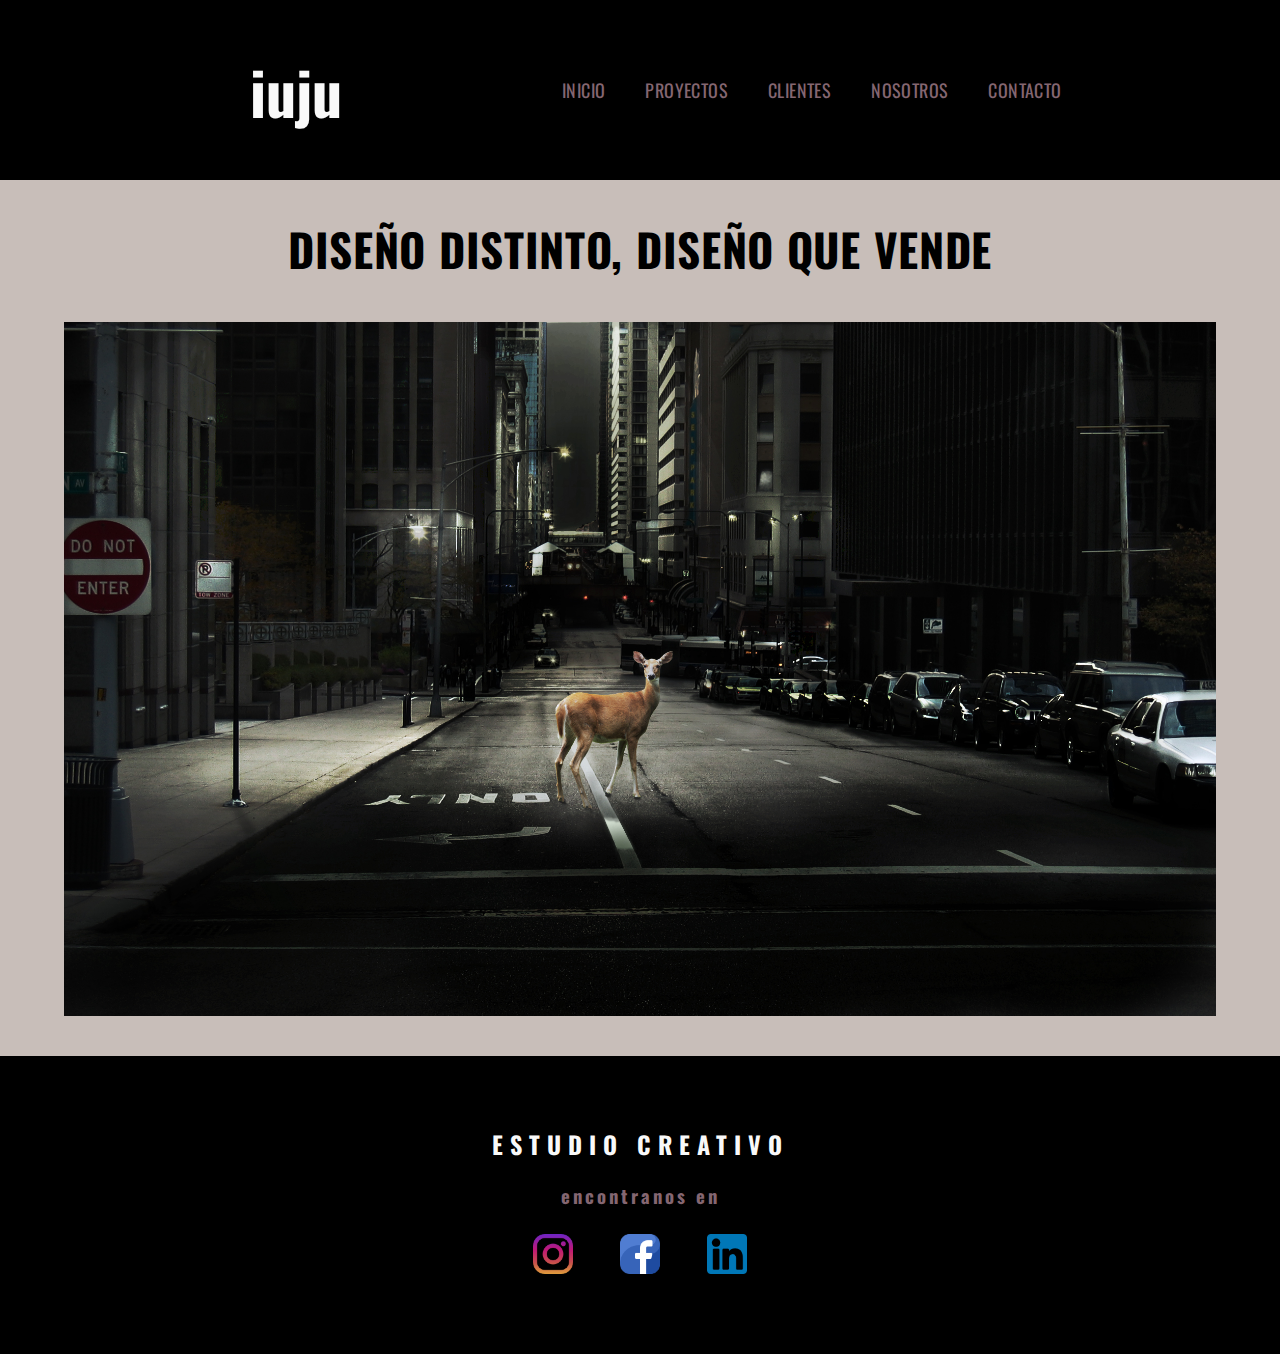
==== iujuestudiocreativo-alcaraz-3eraEntrega/index.html @ e8fc5e33 "Este es mi primer commit" ====
<!DOCTYPE html>
<html lang="es">
<head>
    <meta charset="UTF-8">
    <meta http-equiv="X-UA-Compatible" content="IE=edge">
    <meta name="viewport" content="width=device-width, initial-scale=1.0">
    <link href="https://cdn.jsdelivr.net/npm/bootstrap@5.1.3/dist/css/bootstrap.min.css" rel="stylesheet" integrity="sha384-1BmE4kWBq78iYhFldvKuhfTAU6auU8tT94WrHftjDbrCEXSU1oBoqyl2QvZ6jIW3" crossorigin="anonymous">
    <link rel="stylesheet" href="./css/estilo.css">
    <link rel="icon" href="./images/iuju_logo_redondito (1).png">
    <link rel="preconnect" href="https://fonts.googleapis.com">
    <link rel="preconnect" href="https://fonts.gstatic.com" crossorigin>
    <link href="https://fonts.googleapis.com/css2?family=Oswald:wght@500&display=swap" rel="stylesheet">
    <title>iuju | Estudio Creativo</title>
</head>
<body>
    <header class="header">
            <h1>iuju</h1>
                <ul>
                    <li>
                        <a href="index.html">INICIO</a>
                    </li>
                    <li>
                        <a href="proyectos.html">PROYECTOS</a>
                    </li>
                    <li>
                        <a href="clientes.html">CLIENTES</a>
                    </li>
                    <li>
                        <a href="nosotros.html">NOSOTROS</a>
                    </li>
                    <li>
                        <a href="contacto.html">CONTACTO</a>
                    </li>
                </ul>
    </header>
    <main>
        <div class="divIndex">
            <h2>DISEÑO DISTINTO, DISEÑO QUE VENDE</h2>
                <img src="./images/bambi.jpg" alt="bambi">
        </div>
    </main>
    <footer class="footer">
        <h2>ESTUDIO  CREATIVO</h2>
        <h3>encontranos en</h3>
        <div class="redes">
            <li><a href="https://www.instagram.com" target="_blank"><img src="./images/instagram (1).png" alt="instagram"></a></li>
            <li><a href="https://www.facebook.com" target="_blank"><img src="./images/facebook.png" alt="facebook"></a></li>
            <li><a href="https://www.linkedin.com" target="_blank"><img src="./images/linkedin.png" alt="linkedin"></a></li>
        </div>
    </footer>
</body>
</html>
---- iujuestudiocreativo-alcaraz-3eraEntrega/css/estilo.css ----
*{
    margin: 0px;
    padding: 0px;
    box-sizing: border-box;
}
 
/* INDEX */

.header{
    background-color: #000000;
    height: 20vh;
    display: flex;
    justify-content: space-between;
    align-items: center;
    font-family: 'Oswald', sans-serif;
}

.header h1{
    font-size: 60px;
    text-align: center;
    justify-content: center;
    padding: 0 0 0 250px;
    color: #f9f9f9;
}

.header ul{
    display: flex;
    margin: 10px 200px;
}

.header li{
    list-style: none;
    margin: 0 20px;
}

.header li a{
    color: #846671;
    font-size: 18px;
    transition: .4s all ease 0s;
    text-decoration: none;
    letter-spacing: .4px;
}

.header li a:hover{
    text-decoration: none;
}

.header a:hover{
    transition: ease-in;
    color: #1b1b1b;
    font-size: 18px;
}

/* Main */

.divIndex {
    display: flex;
    flex-direction: column;
    align-items: center;
    background-color: #c8beb9;
}

.divIndex h2{
    margin-top: 15px;
    font-size: 45px;
    padding: 20px;
    font-family: 'Oswald', sans-serif;
    letter-spacing: .7px;
}

.divIndex img{
    width: 90%;
    padding: 20px 0 40px 0;
}

/* PROYECTOS */

.proyectos {
    text-align: center;
    padding: 20px;
    font-size: 45px;
    letter-spacing: .7px;
    font-family: 'Oswald', sans-serif;
}

.container {
    display: grid; 
    grid-template-columns: 1fr 1fr; 
    grid-template-rows: 1fr; 
    gap: 0px 0px; 
    grid-template-areas: 
      "vinito sirenita"
      "campo gafas"
      "automovil bambi"
      "offantes offdespues"; 
}

.campo{
    grid-area: campo;
    width: 100%;
}

.gafas{
    grid-area: gafas;
    width: 100%;
    height: 100%;
}

.vinito{
    grid-area: vinito;
    width: 100%;
}

.sirenita{
    grid-area: sirenita;
    width: 100%;
    height: 100%;
}

.automovil{
    grid-area: automovil;
    width: 100%;
}

.bambi{
    grid-area: bambi;
    width: 100%;
    height: 100%;
}

.offantes{
    grid-area: offantes;
    width: 100%;
    height: 100%;
}

.offdespues{
    grid-area: offdespues;
    width: 100%;
}

/* CLIENTES */

.clientes{
    display: flex;
    align-items: center;
    justify-content: right;
    padding: 30px 60px 10px;
    font-family: 'Oswald', sans-serif;
    font-size: 40px; 
}

.off{
    display: flex;
    font-family: 'Oswald', sans-serif;
    font-size: 30px;
    margin: 0 0 0 70px;
}

.clientesImg1{
    display: flex;
    padding: 10px;
    margin: 20px 100px 50px 200px;
    height: 500px;
}

/* NOSOTROS */

.nosotros{
    display: flex;
    align-items: center;
    justify-content: left;
    padding: 30px 10px 20px 70px;
    font-family: 'Oswald', sans-serif;
    font-size: 20px;
}

.albermaca{
    display: flex;
    font-size: 25px;
    font-family: 'Oswald', sans-serif;
    justify-content: space-around;
    margin: 20px;
    flex-direction: row;
}

.nosotrosP{
    display: flex;
    font-size: medium;
    font-family: 'Oswald', sans-serif;
    justify-content: left;
    margin: 20px;
    flex-direction: row;
}

/* CONTACTO */

.consulta{
    display: flex;
    align-items: center;
    justify-content: right;
    padding: 30px 60px 10px;
    font-family: 'Oswald', sans-serif;
    font-size: 40px; 
}

/* Pie de pagina */

.footer{
    display: flex;
    padding: 50px 100px;
    align-items: center;
    align-content: center;
    flex-direction: column;
    background-color: #000000;
    color: #846671;
    justify-content: space-between;
    font-family: 'Oswald', sans-serif;
    letter-spacing: 3px;
}

.footer h2{
    color: #f9f9f9;
    padding: 20px 0;
    letter-spacing: 7px;
}

.redes li{
    display: inline-block;
    padding: 25px 20px;
}

.redes img{
    width: 40px;
}

.redes img:hover{
    transform: scale(0.8);
    transition: all .4s;
}

/* MEDIA QUERYS */
/* Tamaño Laptop */
@media (max-width: 1024px){
    .header{
        background-color: #000000;
        height: 30vh;
        display: flex;
        justify-content: space-between;
        align-items: center;
        font-family: 'Oswald', sans-serif;
    }

    .header h1{
        font-size: 50px;
        text-align: center;
        justify-content: center;
        padding: 0 0 0 200px;
        color: #f9f9f9;
    }
    
    .header ul{
        display: flex;
        margin: 0 100px ;
    }
    
    .header li{
        margin: 0 20px;
    }
    
    .divIndex h2{
        font-family: 'Montserrat', sans-serif;
        font-size: 25px;
    }

    .divIndex img{
        width: 90%;
        padding: 20px 0 40px 0;
    }

    .redes img:hover{
        transform: scale(0.8);
        transition: all .4s;
}

/* TAMAÑO CHICO */

@media (max-width: 960px){
     .header{
         flex-direction: column;
         height: 50vh;
         align-content: center;
     }

     .header h1{
        font-size: 40px;
        align-content: center;
        padding: 10px 200px;
        justify-content: center;
        color: #f9f9f9;
    }

    .header ul{
        display: flex;
        margin: 0 100px ;
    }
    
    .header li{
        margin: 0 20px;
    }
   
    .redes li{
        display: inline-block;
        padding: 25px 20px;
    }

    .redes li img{
        width: 30px;
    }

}

@media (max-width: 587px){
    .header{
        flex-direction: column;
        height: 45vh;
        align-content: center;
    }

    .header li a{
        font-size: 12px;
    }

    .proyectos{
        font-size: 25px;
    }

    .container {
        display: grid; 
        grid-template-columns: 1fr; 
        grid-template-rows: 1fr; 
        gap: 0px 0px; 
        grid-template-areas: 
          "vinito"
          "sirenita"
          "campo"
          "gafas"
          "automovil"
          "bambi"
          "offantes"
          "offdespues"; 
    }

}





}
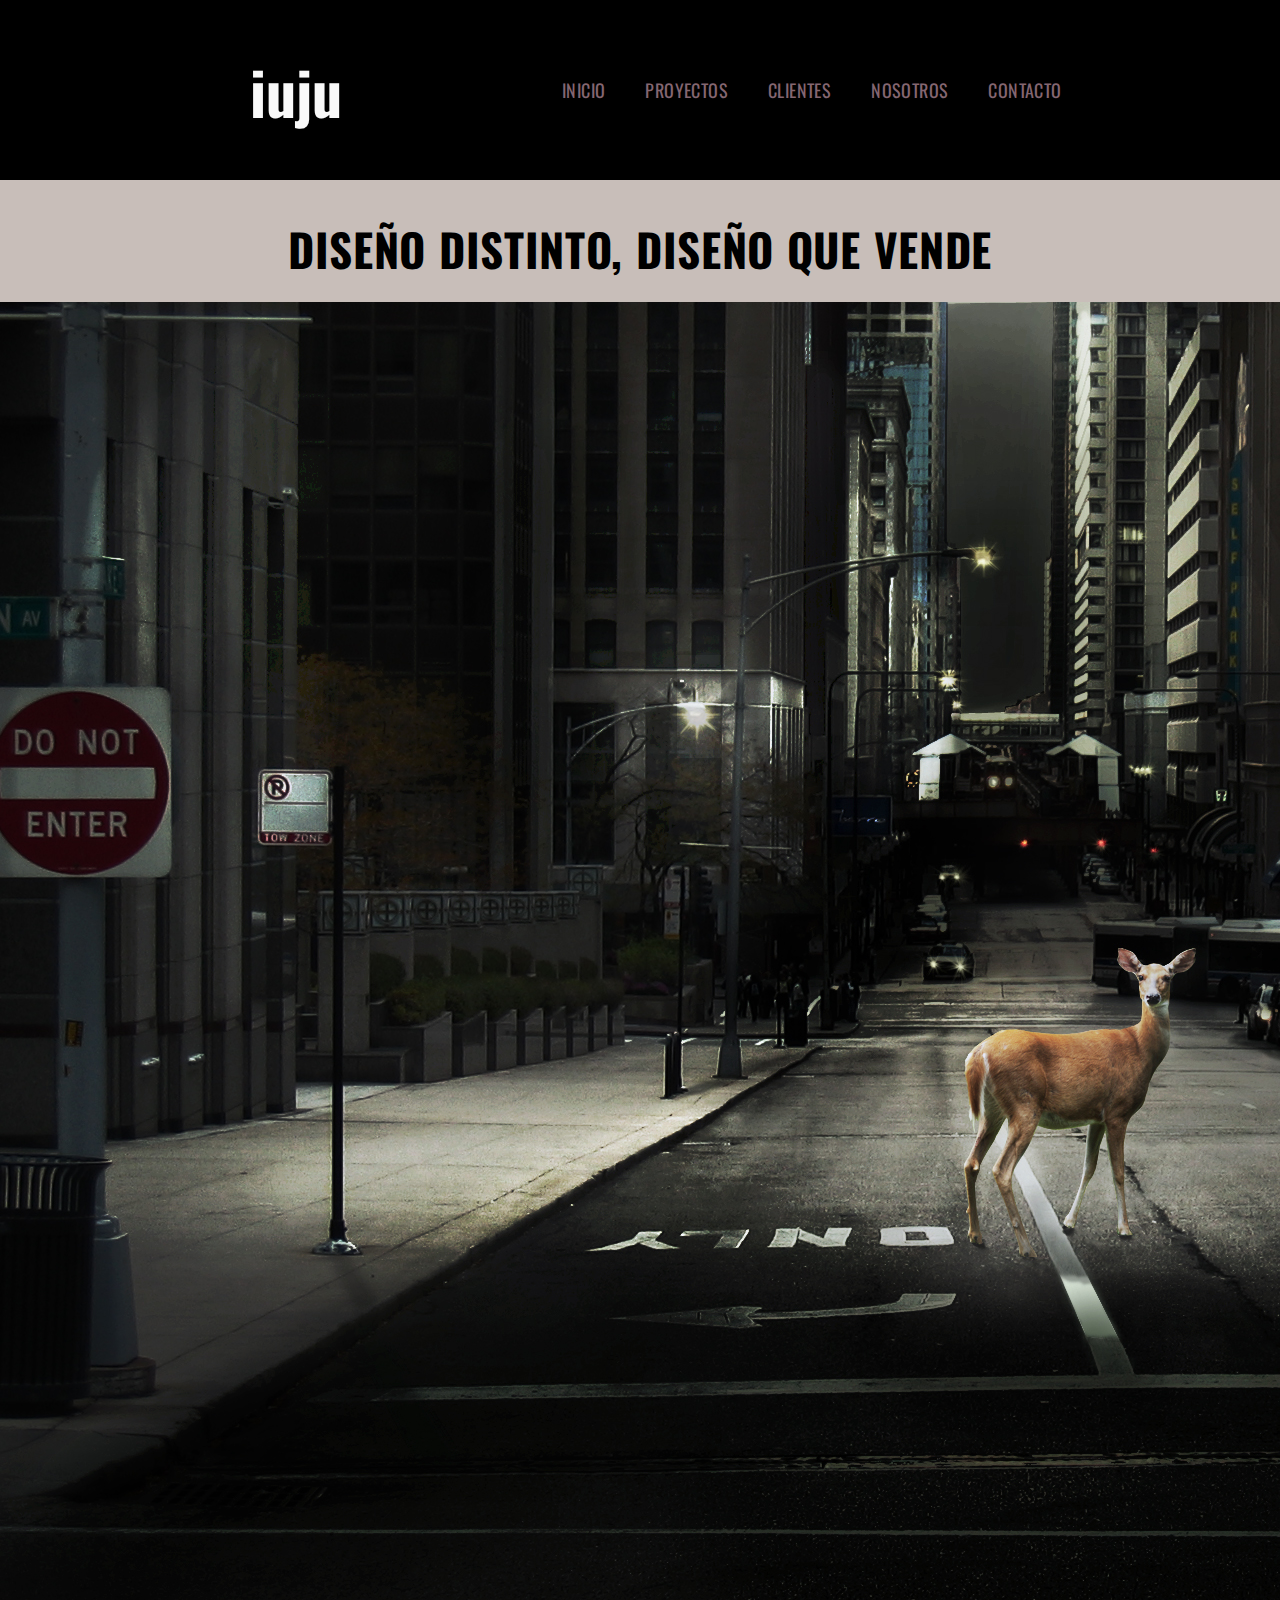
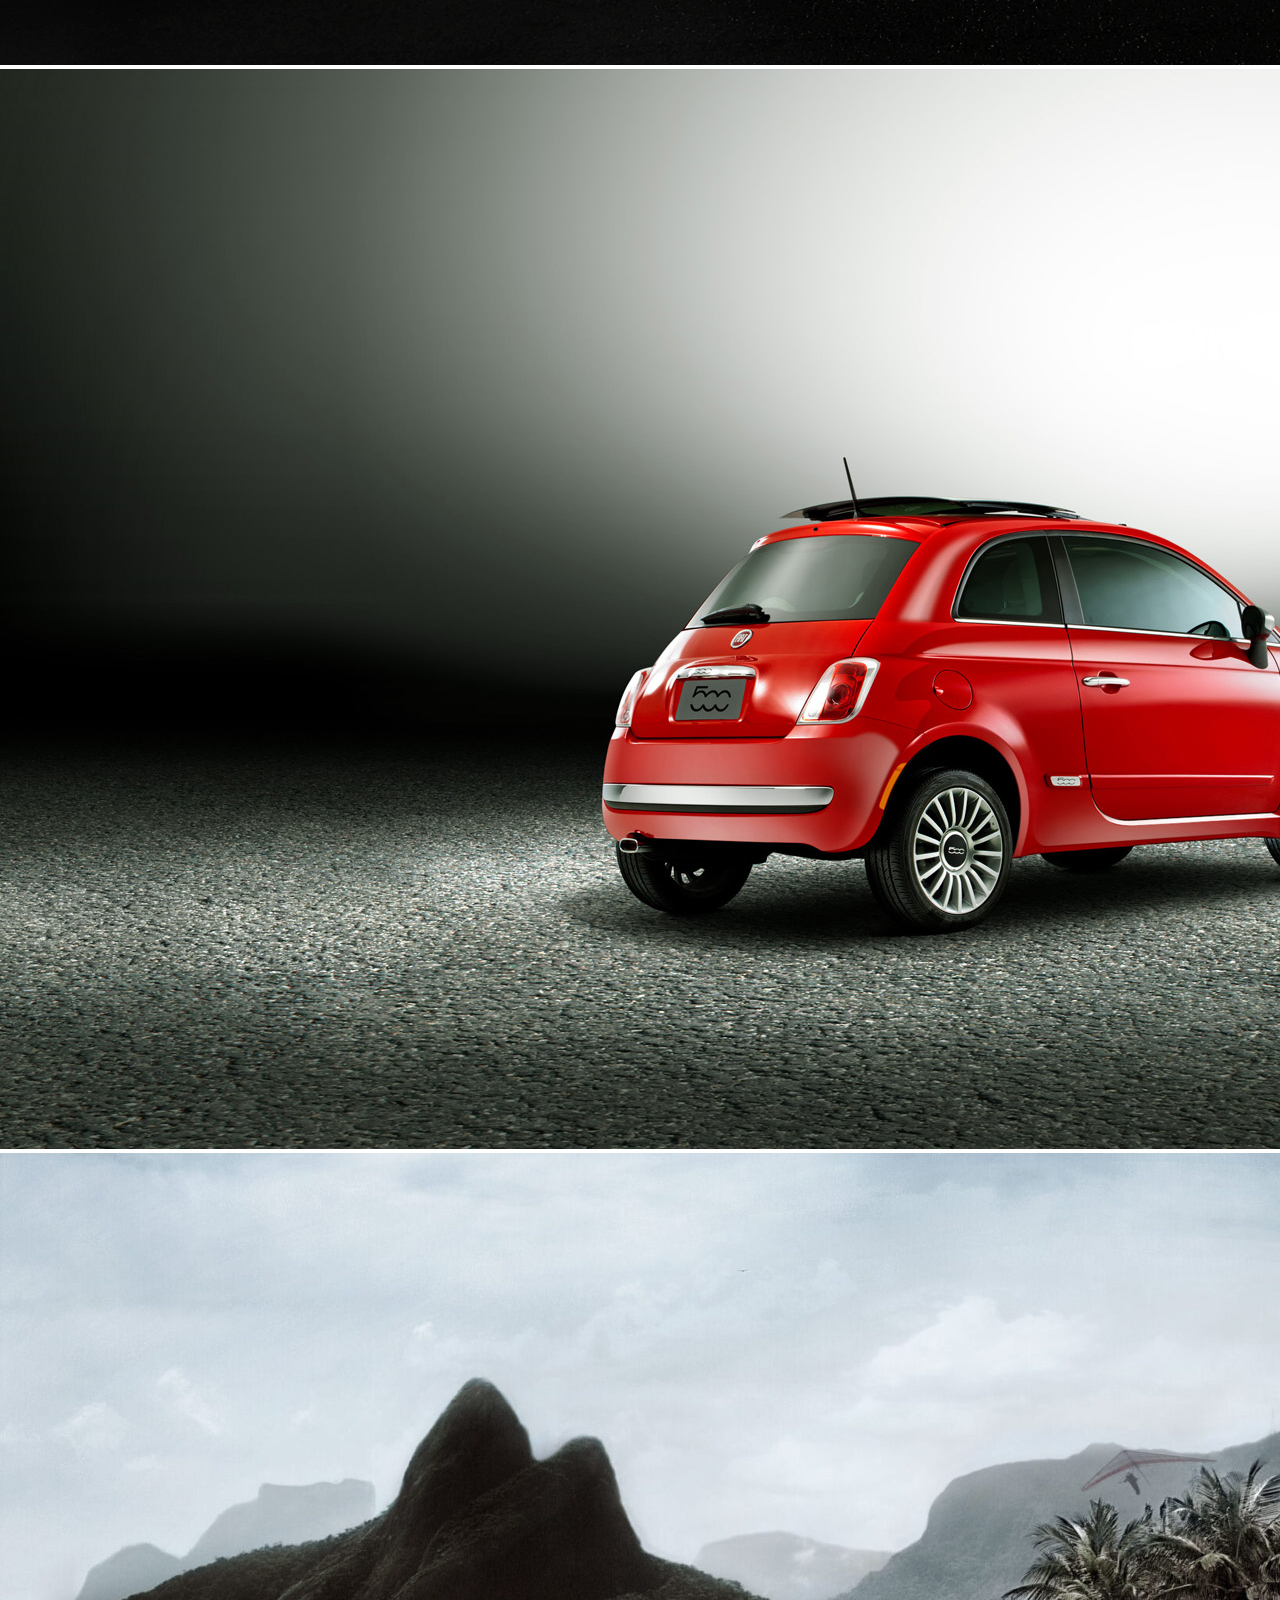
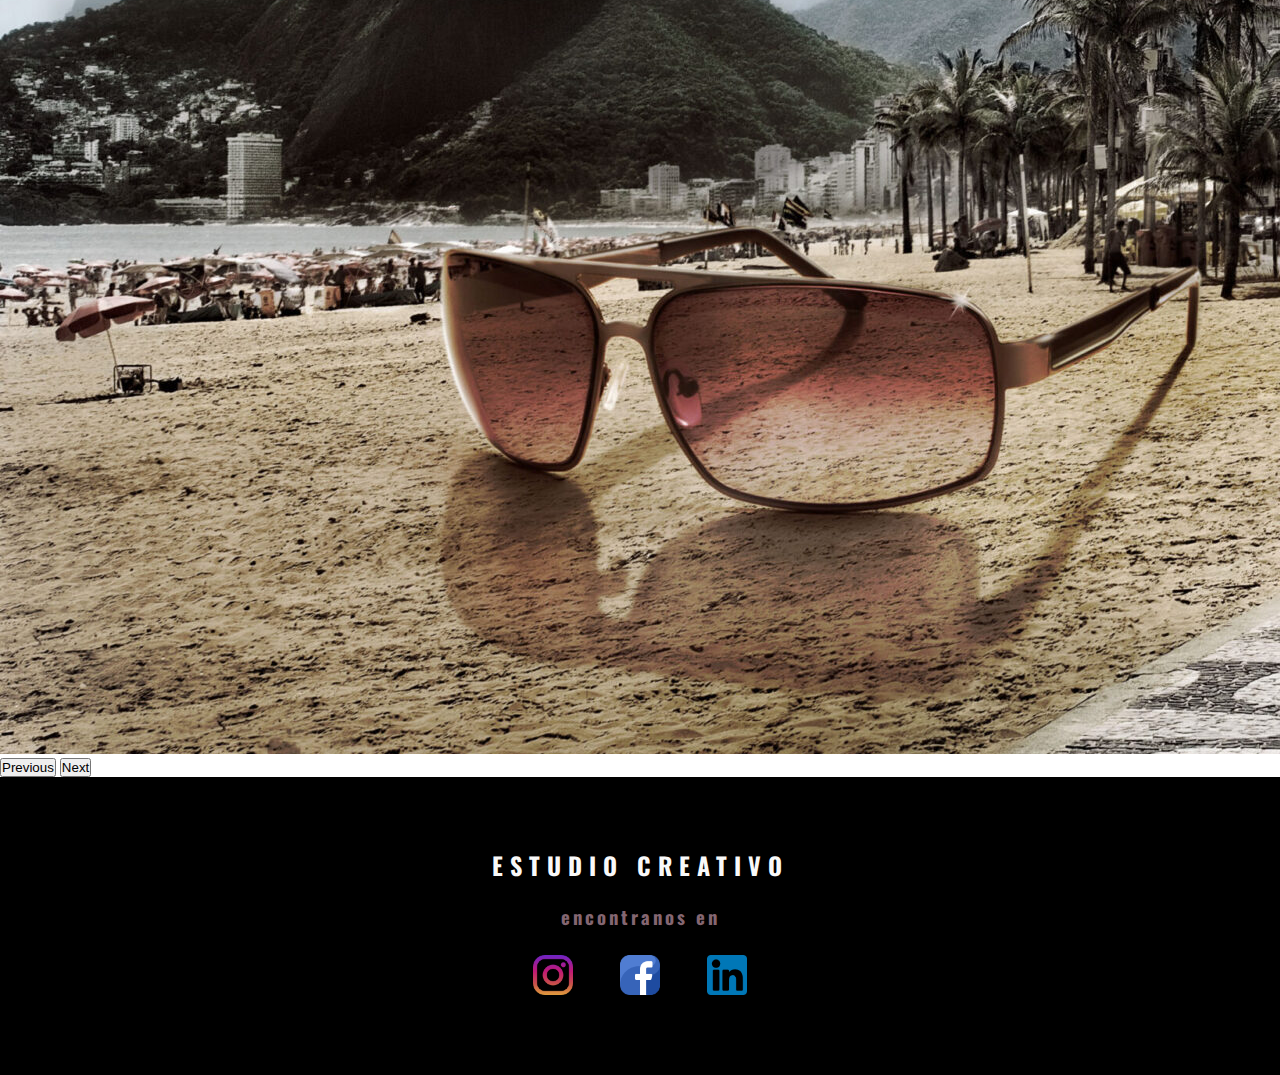
==== commit d35fb2c4: "agregue carousel al index y cards a clientes" ====
--- a/iujuestudiocreativo-alcaraz-3eraEntrega/index.html
+++ b/iujuestudiocreativo-alcaraz-3eraEntrega/index.html
@@ -36,8 +36,28 @@
     <main>
         <div class="divIndex">
             <h2>DISEÑO DISTINTO, DISEÑO QUE VENDE</h2>
-                <img src="./images/bambi.jpg" alt="bambi">
         </div>
+        <div id="carouselExampleControls" class="carousel slide" data-bs-ride="carousel">
+            <div class="carousel-inner">
+              <div class="carousel-item active">
+                <img src="./images/bambi.jpg" class="d-block w-100" alt="bambi">
+              </div>
+              <div class="carousel-item">
+                <img src="./images/fiat500.jpg" class="d-block w-100" alt="auto">
+              </div>
+              <div class="carousel-item">
+                <img src="./images/cropped-nueva-ipanema_sunglasses.jpg" class="d-block w-100" alt="gafas">
+              </div>
+            </div>
+            <button class="carousel-control-prev" type="button" data-bs-target="#carouselExampleControls" data-bs-slide="prev">
+              <span class="carousel-control-prev-icon" aria-hidden="true"></span>
+              <span class="visually-hidden">Previous</span>
+            </button>
+            <button class="carousel-control-next" type="button" data-bs-target="#carouselExampleControls" data-bs-slide="next">
+              <span class="carousel-control-next-icon" aria-hidden="true"></span>
+              <span class="visually-hidden">Next</span>
+            </button>
+          </div>
     </main>
     <footer class="footer">
         <h2>ESTUDIO  CREATIVO</h2>
@@ -48,5 +68,7 @@
             <li><a href="https://www.linkedin.com" target="_blank"><img src="./images/linkedin.png" alt="linkedin"></a></li>
         </div>
     </footer>
+
+    <script src="https://cdn.jsdelivr.net/npm/bootstrap@5.1.3/dist/js/bootstrap.bundle.min.js" integrity="sha384-ka7Sk0Gln4gmtz2MlQnikT1wXgYsOg+OMhuP+IlRH9sENBO0LRn5q+8nbTov4+1p" crossorigin="anonymous"></script>
 </body>
 </html>--- a/iujuestudiocreativo-alcaraz-3eraEntrega/css/estilo.css
+++ b/iujuestudiocreativo-alcaraz-3eraEntrega/css/estilo.css
@@ -47,7 +47,7 @@
 
 .header a:hover{
     transition: ease-in;
-    color: #1b1b1b;
+    color: #f9f9f9;
     font-size: 18px;
 }
 
@@ -162,6 +162,14 @@
     padding: 10px;
     margin: 20px 100px 50px 200px;
     height: 500px;
+}
+
+.card-img-top{
+    padding: 100px;
+}
+
+.card-img-bottom{
+    padding: 100px;
 }
 
 /* NOSOTROS */
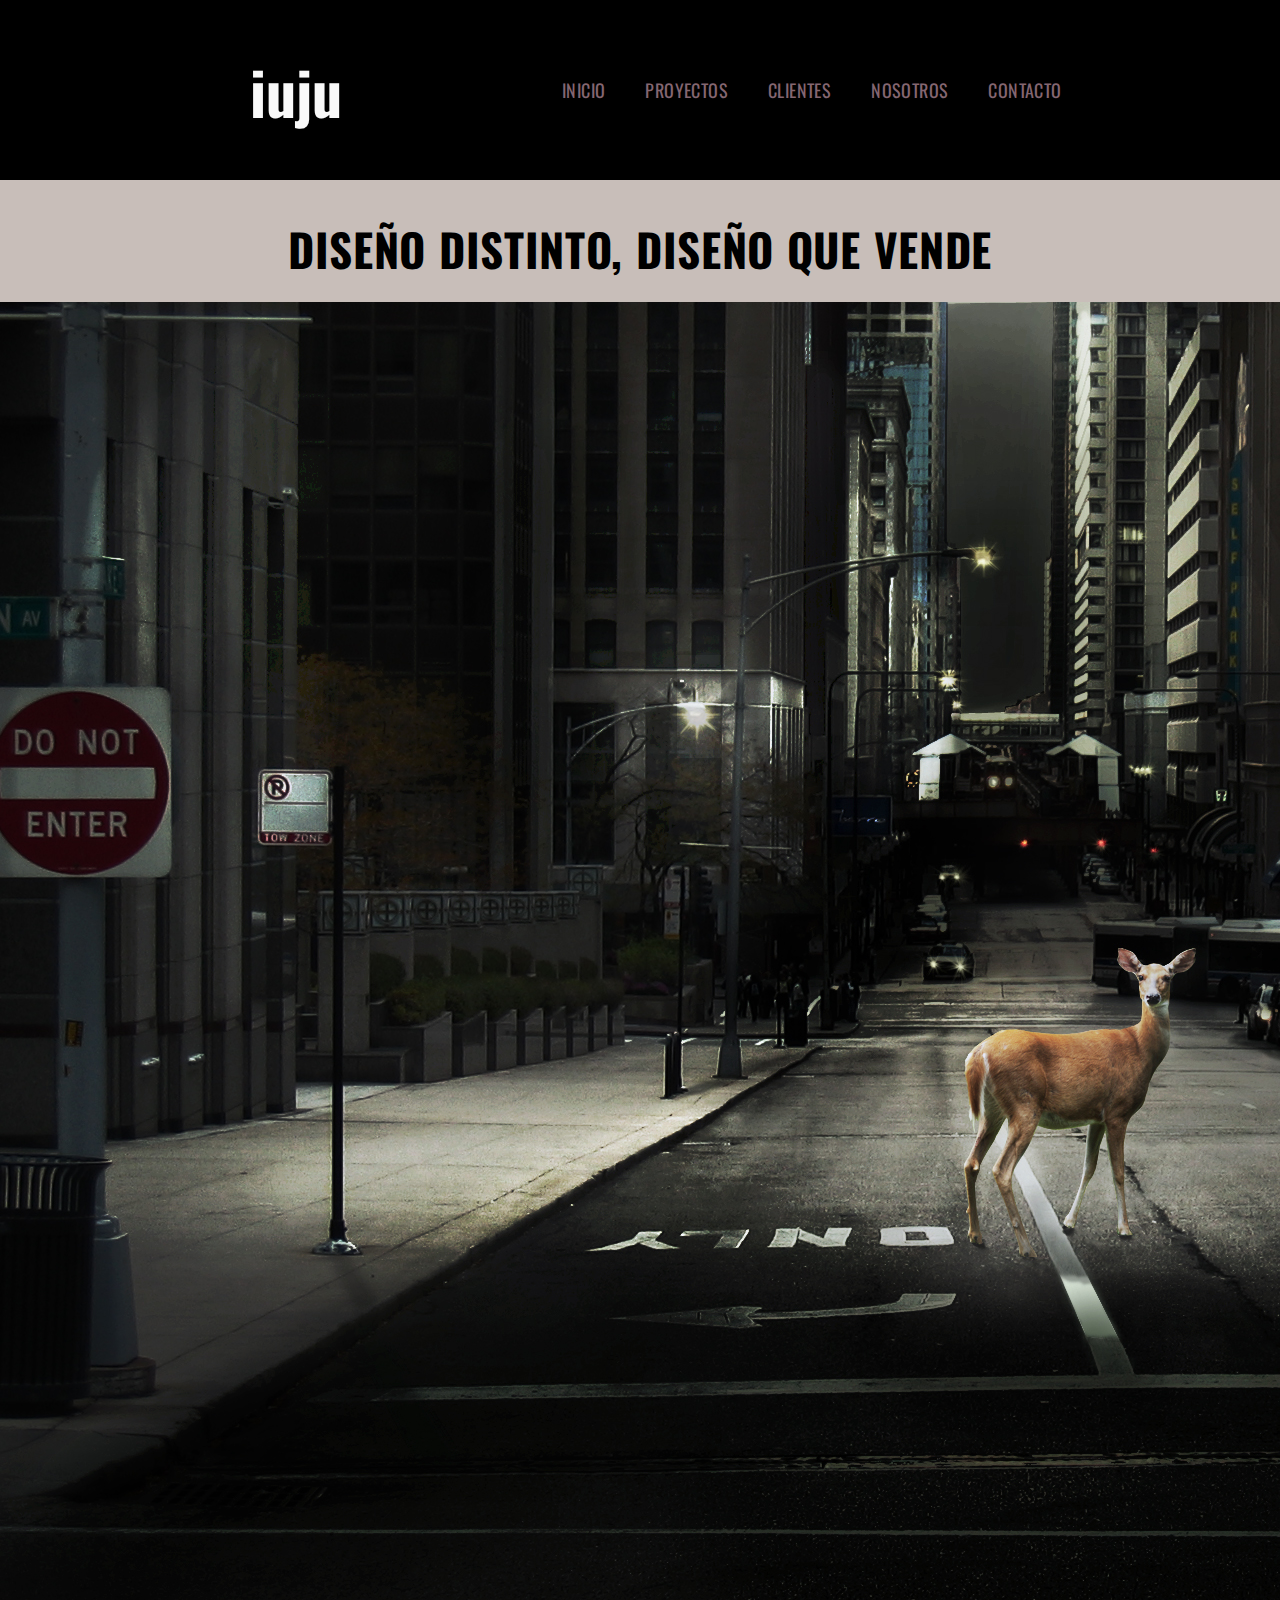
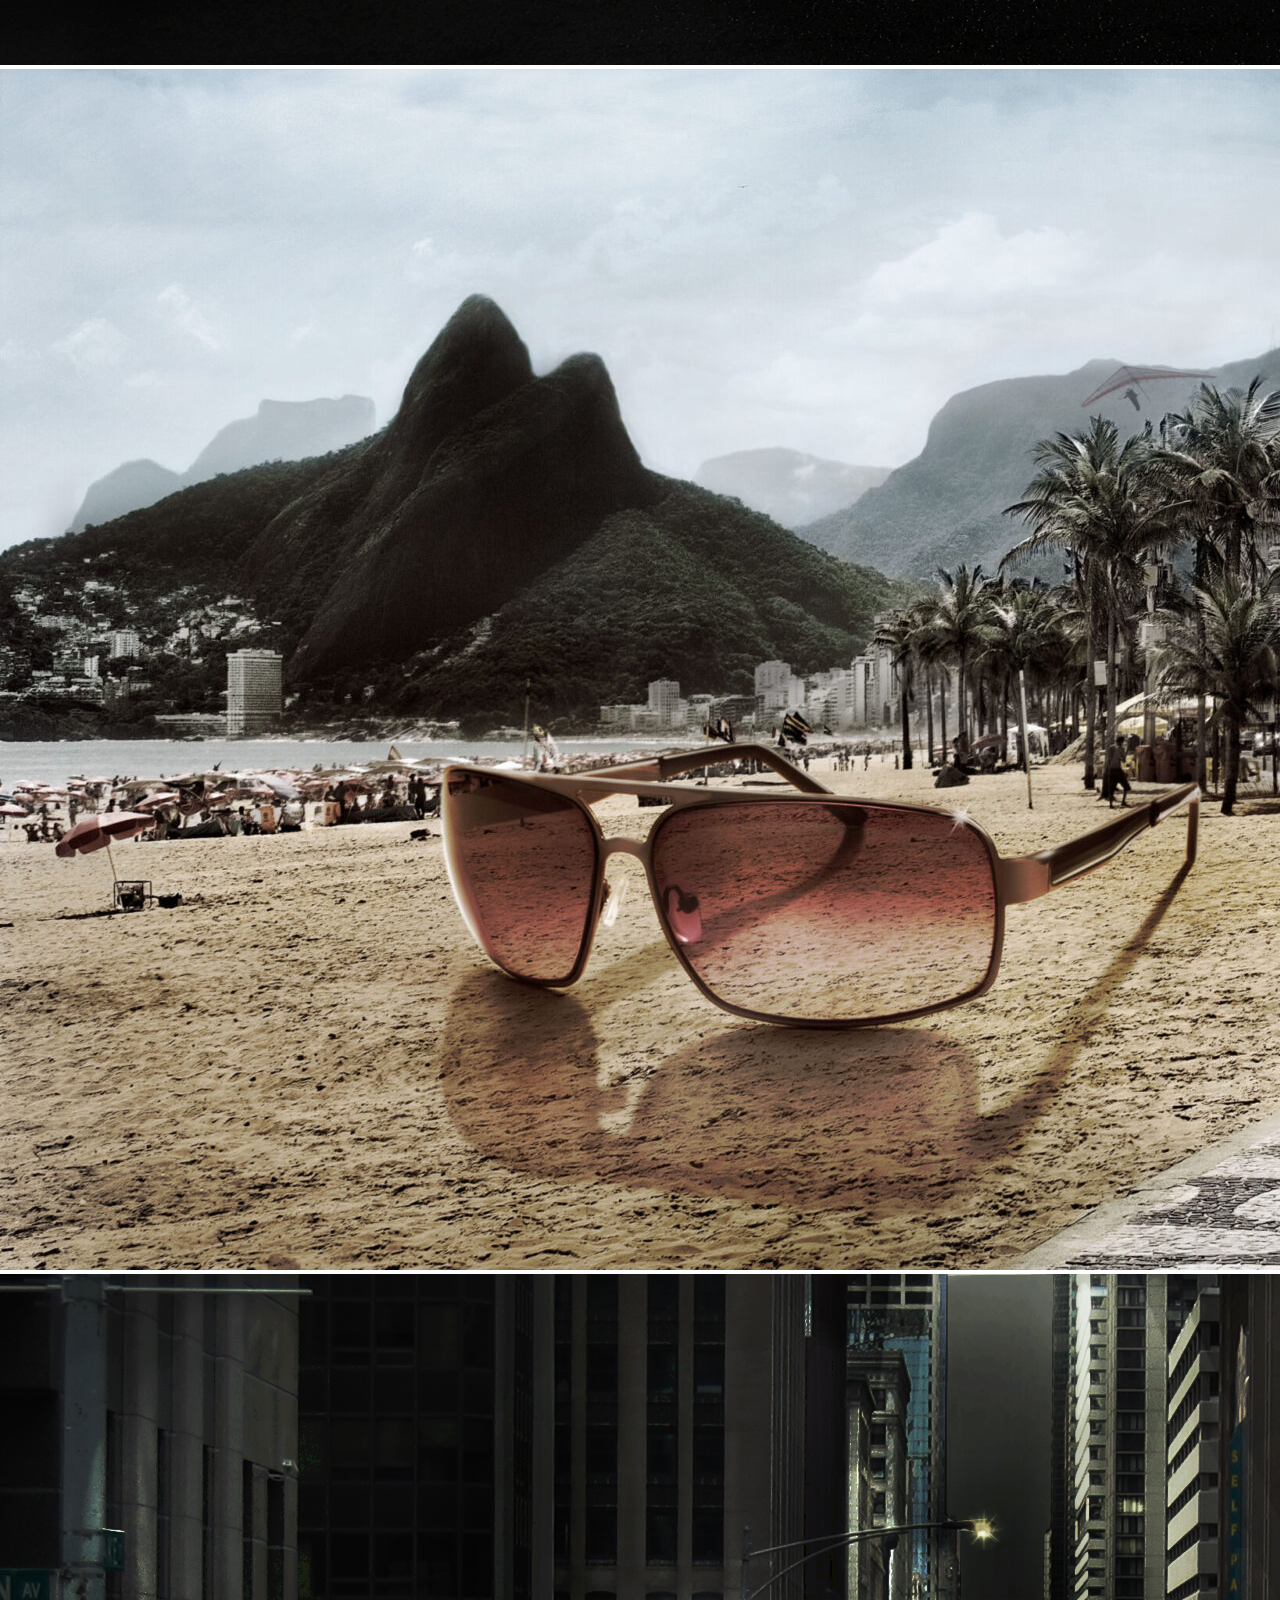
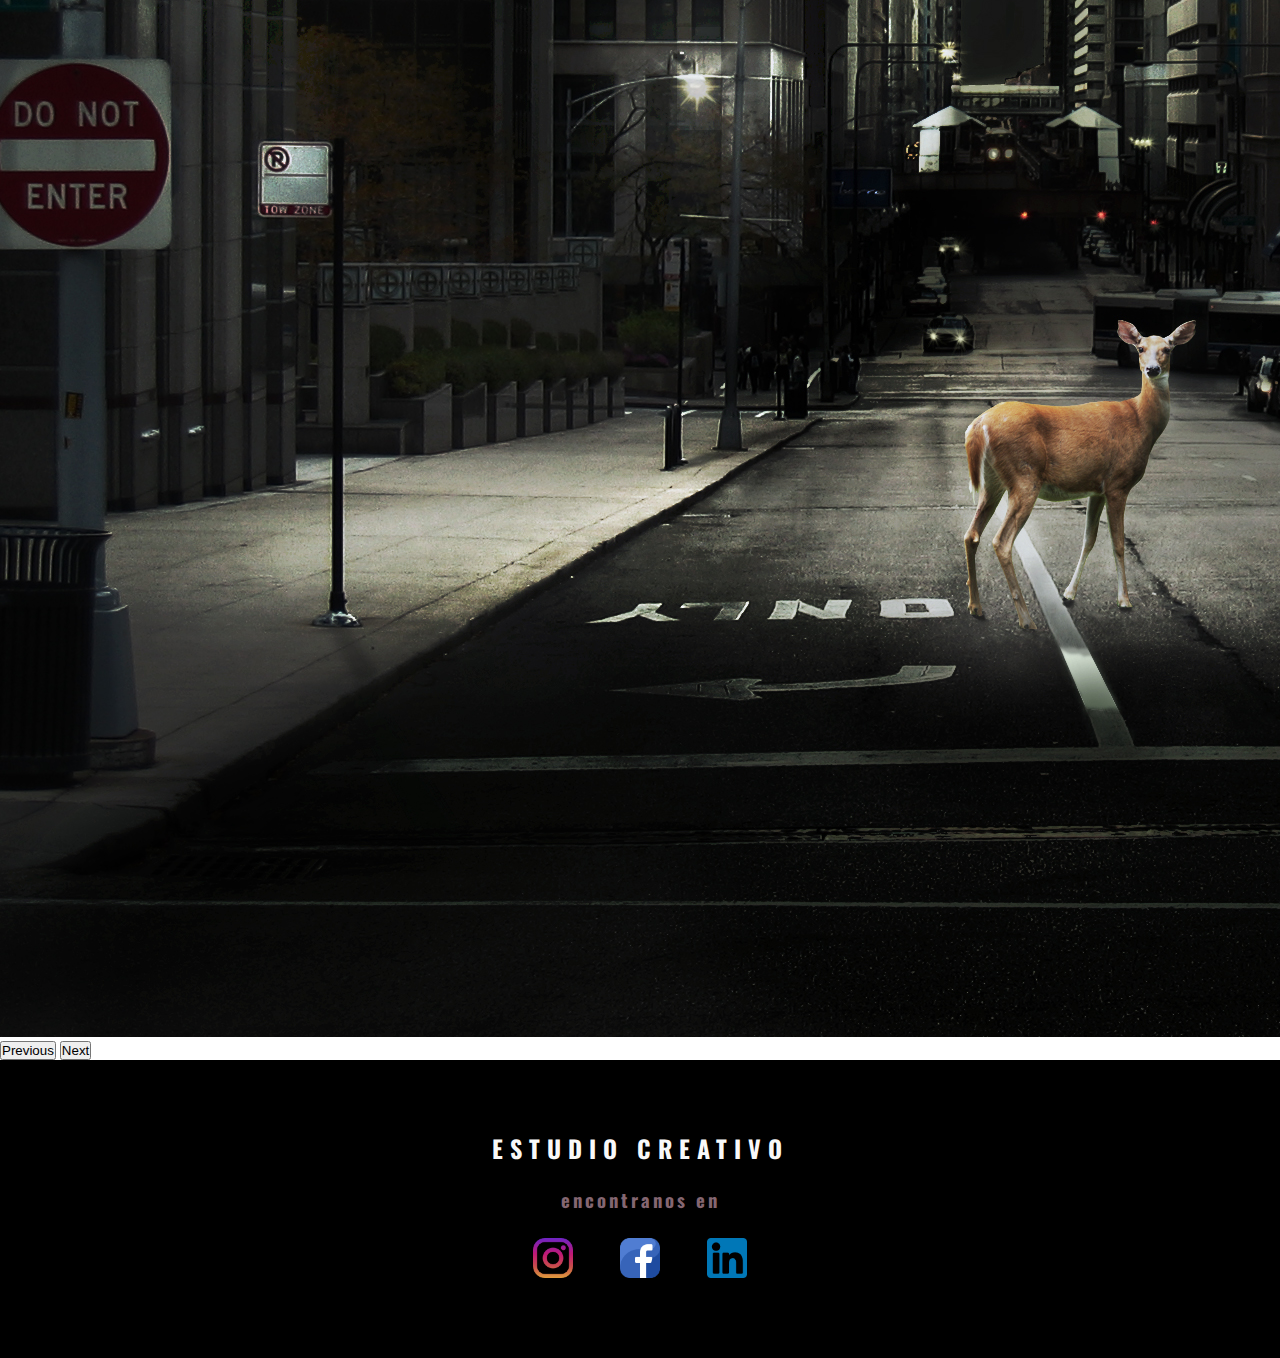
==== commit 8bc7a57e: "adapte vista mobile y desktop index, proyectos y clientes, agregue animaciones al menu y al footer" ====
--- a/iujuestudiocreativo-alcaraz-3eraEntrega/index.html
+++ b/iujuestudiocreativo-alcaraz-3eraEntrega/index.html
@@ -43,10 +43,10 @@
                 <img src="./images/bambi.jpg" class="d-block w-100" alt="bambi">
               </div>
               <div class="carousel-item">
-                <img src="./images/fiat500.jpg" class="d-block w-100" alt="auto">
+                <img src="./images/cropped-nueva-ipanema_sunglasses.jpg" class="d-block w-100" alt="gafas">
               </div>
               <div class="carousel-item">
-                <img src="./images/cropped-nueva-ipanema_sunglasses.jpg" class="d-block w-100" alt="gafas">
+                <img src="./images/bambi.jpg" class="d-block w-100" alt="bambi">
               </div>
             </div>
             <button class="carousel-control-prev" type="button" data-bs-target="#carouselExampleControls" data-bs-slide="prev">
--- a/iujuestudiocreativo-alcaraz-3eraEntrega/css/estilo.css
+++ b/iujuestudiocreativo-alcaraz-3eraEntrega/css/estilo.css
@@ -81,6 +81,7 @@
     font-size: 45px;
     letter-spacing: .7px;
     font-family: 'Oswald', sans-serif;
+    background-color: #c8beb9;
 }
 
 .container {
@@ -147,7 +148,9 @@
     justify-content: right;
     padding: 30px 60px 10px;
     font-family: 'Oswald', sans-serif;
+    letter-spacing: .7px;
     font-size: 40px; 
+    background-color: #c8beb9;
 }
 
 .off{
@@ -155,6 +158,10 @@
     font-family: 'Oswald', sans-serif;
     font-size: 30px;
     margin: 0 0 0 70px;
+}
+
+.letras{
+    font-family: 'Oswald', sans-serif;
 }
 
 .clientesImg1{
@@ -248,60 +255,16 @@
 }
 
 /* MEDIA QUERYS */
-/* Tamaño Laptop */
-@media (max-width: 1024px){
-    .header{
-        background-color: #000000;
-        height: 30vh;
-        display: flex;
-        justify-content: space-between;
-        align-items: center;
-        font-family: 'Oswald', sans-serif;
-    }
-
-    .header h1{
-        font-size: 50px;
-        text-align: center;
-        justify-content: center;
-        padding: 0 0 0 200px;
-        color: #f9f9f9;
-    }
-    
-    .header ul{
-        display: flex;
-        margin: 0 100px ;
-    }
-    
-    .header li{
-        margin: 0 20px;
-    }
-    
-    .divIndex h2{
-        font-family: 'Montserrat', sans-serif;
-        font-size: 25px;
-    }
-
-    .divIndex img{
-        width: 90%;
-        padding: 20px 0 40px 0;
-    }
-
-    .redes img:hover{
-        transform: scale(0.8);
-        transition: all .4s;
-}
-
-/* TAMAÑO CHICO */
-
-@media (max-width: 960px){
+/* TAMAÑO TABLET */
+@media (max-width: 768px){
      .header{
          flex-direction: column;
-         height: 50vh;
+         height: 25vh;
          align-content: center;
      }
 
      .header h1{
-        font-size: 40px;
+        font-size: 45px;
         align-content: center;
         padding: 10px 200px;
         justify-content: center;
@@ -316,6 +279,38 @@
     .header li{
         margin: 0 20px;
     }
+
+    .divIndex h2{
+        font-family: 'Oswald', sans-serif;
+        font-size: 33px;
+    }
+
+    .proyectos{
+        font-size: 33px;
+    }
+
+    .clientes{
+        font-size: 33px;
+        justify-content: center;
+        align-items: center;
+        padding: 20px;
+    }
+
+    .card-img-top{
+        padding: 15px;
+    }
+    
+    .card-img-bottom{
+        padding: 15px;
+    }
+
+    .footer h2{
+        font-size: 30px;
+    }
+
+    .footer h3{
+        font-size: 23px;
+    }
    
     .redes li{
         display: inline-block;
@@ -328,23 +323,39 @@
 
 }
 
-@media (max-width: 587px){
+/* TAMAÑO MOBILE L */
+@media (max-width: 425px){
+    
     .header{
-        flex-direction: column;
-        height: 45vh;
-        align-content: center;
-    }
-
+        height: 20vh;
+    }
+
+    .header li{
+        margin: 0 12px;
+    }
+    
     .header li a{
         font-size: 12px;
     }
 
+    .header a:hover{
+        transition: ease-in;
+        color: #f9f9f9;
+        font-size: 12px;
+    }
+
+    .divIndex h2{
+        font-size: 20px;
+    }
+
     .proyectos{
-        font-size: 25px;
+        font-size: 20px;
+        margin: 0;
     }
 
     .container {
         display: grid; 
+        background-color: #c8beb9;
         grid-template-columns: 1fr; 
         grid-template-rows: 1fr; 
         gap: 0px 0px; 
@@ -359,10 +370,169 @@
           "offdespues"; 
     }
 
-}
-
-
-
-
+    .clientes{
+        font-size: 25px;
+        justify-content: center;
+        align-items: center;
+    }
+
+    .card-img-top{
+        padding: 10px;
+    }
+    
+    .card-img-bottom{
+        padding: 10px;
+    }
+
+    .footer{
+        height: 40vh;
+    }
+
+    .footer h2{
+        font-size: 22px;
+        letter-spacing: 7px;
+        padding: 0 0 0 40px;
+        justify-content: center;
+    }
+
+    .footer h3{
+        margin: 20px 0;
+        font-size: 17px;
+        padding: 0;
+    }
+
+    .redes li{
+        padding: 0 7px;
+    }
+
+    .redes img{
+        width: 20px !important;
+    }
+    
+}
+
+/* TAMAÑO MOBILE M */
+@media (max-width: 375px){
+    .header{
+        height: 20vh;
+    }
+
+    .header li{
+        margin: 0 9px;
+    }
+    
+    .header li a{
+        font-size: 10px;
+    }
+
+    .header a:hover{
+        font-size: 10px;
+    }
+
+    .divIndex h2{
+        font-size: 20px;
+    }
+
+    .proyectos{
+        font-size: 20px;
+        margin: 0;
+    } 
+
+    .container{
+        background-color: #c8beb9;
+    }
+
+    .clientes{
+        margin: 0;
+        padding: 20px;
+        font-size: 20px;
+    }
+
+    .card-img-top{
+        padding: 10px;
+    }
+    
+    .card-img-bottom{
+        padding: 10px;
+    }
+    
+    .footer h2{
+        font-size: 19px;
+        letter-spacing: 6px;
+        padding: 0 20px 0 17px;
+        margin: 0;
+    }
+
+    .footer h3{
+        margin: 20px 0;
+        font-size: 17px;
+        padding: 0;
+    }
+
+}
+
+/* TAMAÑO MOBILE S */
+@media (max-width: 320px){
+    .header h1{
+        font-size: 30px;
+    }
+
+    .header li{
+        margin: 4px;
+    }
+
+    .divIndex h2{
+        font-size: 15px;
+    }
+
+    .footer{
+        height: 49vh;
+    }
+
+    .footer h2{
+        font-size: 19px;
+        letter-spacing: 6px;
+        align-content: center;
+        margin: 0;
+    }
+
+    .footer h3{
+        font-size: 15px;
+        padding: 0;
+    }
+
+    .redes li{
+        padding: 5px;
+    }
+
+    .redes img:hover{
+        transform: scale(0.8);
+        transition: all .4s;
+    }
+
+    .proyectos{
+        font-size: 15px;
+        margin: 0;
+    }
+
+    .container{
+        background-color: #c8beb9;
+    }
+
+    .clientes{
+        font-size: 15px;
+        justify-content: center;
+        align-items: center;
+        padding: 20px;
+        margin: 0;
+    }
+
+    .card-img-top{
+        padding: 10px;
+    }
+    
+    .card-img-bottom{
+        padding: 10px;
+    }
 
 }